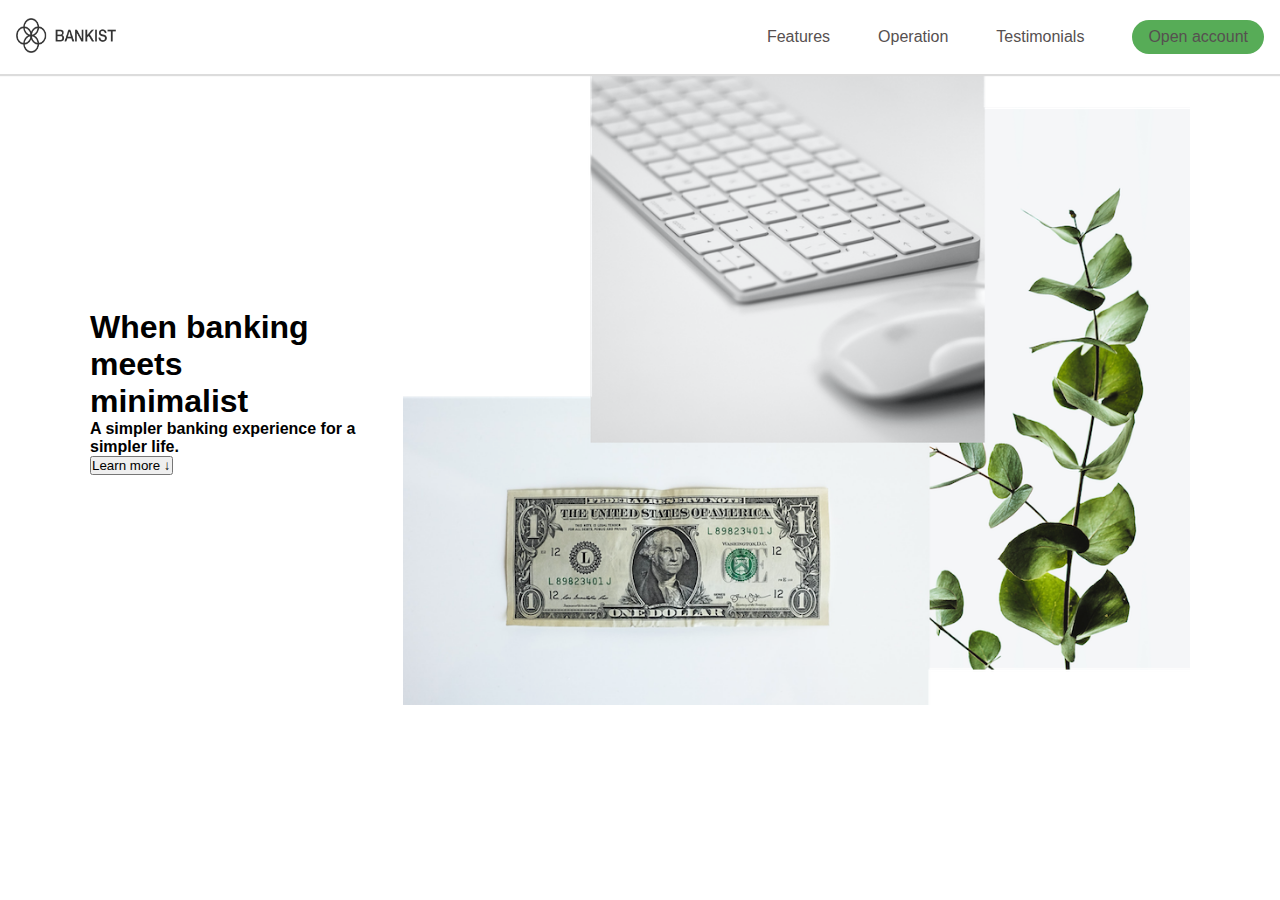
==== BankistApp/index.html @ 07e06df9 "bankist" ====
<!DOCTYPE html>
<html lang="en">
<head>
    <meta charset="UTF-8">
    <meta name="viewport" content="width=device-width, initial-scale=1.0">
    <meta name="description" content="This is Bankist app " >
    <meta name="keyword" content="Bank,loan,secure-banking " >
    <link rel="icon" href="./image/icon.png" type="image/x-icon">
    <link rel="stylesheet" href="style.css">
    <title>Bankist</title>
</head>
<body>
    <header>
        <div class="header__container container">
            <div class="header__image">
                <img src="./image/logo.png" alt="Bankist-logo">
            </div>
            <div class="header__menu">
                <ul class="header__menu-list">
                    <li class="header__menu-list-item">
                        <a href="#">Features</a>
                    </li>
                    <li class="header__menu-list-item">
                        <a href="#">Operation</a>
                    </li>
                    <li class="header__menu-list-item">
                        <a href="#">Testimonials</a>
                    </li>
                    <li class="header__menu-list-item">
                        <a href="#">Open account</a>
                    </li>
                </ul>
            </div>
        </div>
    </header>
    <div class="hero">
        <div class="hero__container">
            <div class="hero__content">
                <h1>
                    When
                    <!-- Green highlight effect -->
                    <span class="highlight">banking</span>
                    meets<br>
                    <span class="highlight">minimalist</span>
                </h1>
                  <h4>A simpler banking experience for a simpler life.</h4>
                  <button class="btn--text btn--scroll-to">Learn more ↓</button>
            </div>
            <div class="hero__image">
                <img src="./image/hero.png" class="header__img" alt="Minimalist bank items">
            </div>
        </div>
    </div>
    
</body>
</html>
---- BankistApp/style.css ----
*,
*:before,
*:after{
  margin: 0;
  padding: 0;
  box-sizing: border-box;
}

html,
body{
  font-family: 'sans-serif',Arial, Helvetica, sans-serif;
 
  
}

img{
  max-width: 100%;
}

a{
  text-decoration: none;
  color:rgb(86, 80, 80);
}

ul{
  list-style-type: none;
  
}

header{
  box-shadow: 0px 1px 1px 1px gainsboro;
  margin-block-start: 0px;
  padding: .1rem 1rem;
  position: sticky;
  top: 0;
}

.container{
  max-width: 1400px;
}

.header__container{
  display: flex;
  justify-content: space-between;
  align-items: center;
  margin:1rem auto;
}

.header__image{
  /* width: 100px;
  height: 80px; */
  
}

.header__image img{
  width: 100px;
  height: 35px;

}

.header__menu{
  display: flex;
  justify-content: center;
  justify-items: center;
  align-items: center;
}

.header__menu-list{
  display: flex;
  align-items: center;
  gap: 3rem;
}

.header__menu-list-item a:hover{
  color: rgb(54, 50, 50);
}

.header__menu-list-item:last-child{
  background-color: rgb(87, 172, 87);
  padding: .5rem 1rem;
  border-radius: 2rem;
}

.hero__container{
  display: flex;
  justify-content: space-between;
  align-items: center;
  max-width: 1100px;
  margin: 0 auto;
}

.hero__image
.hero__container h1{
  font-size: 4rem;
}
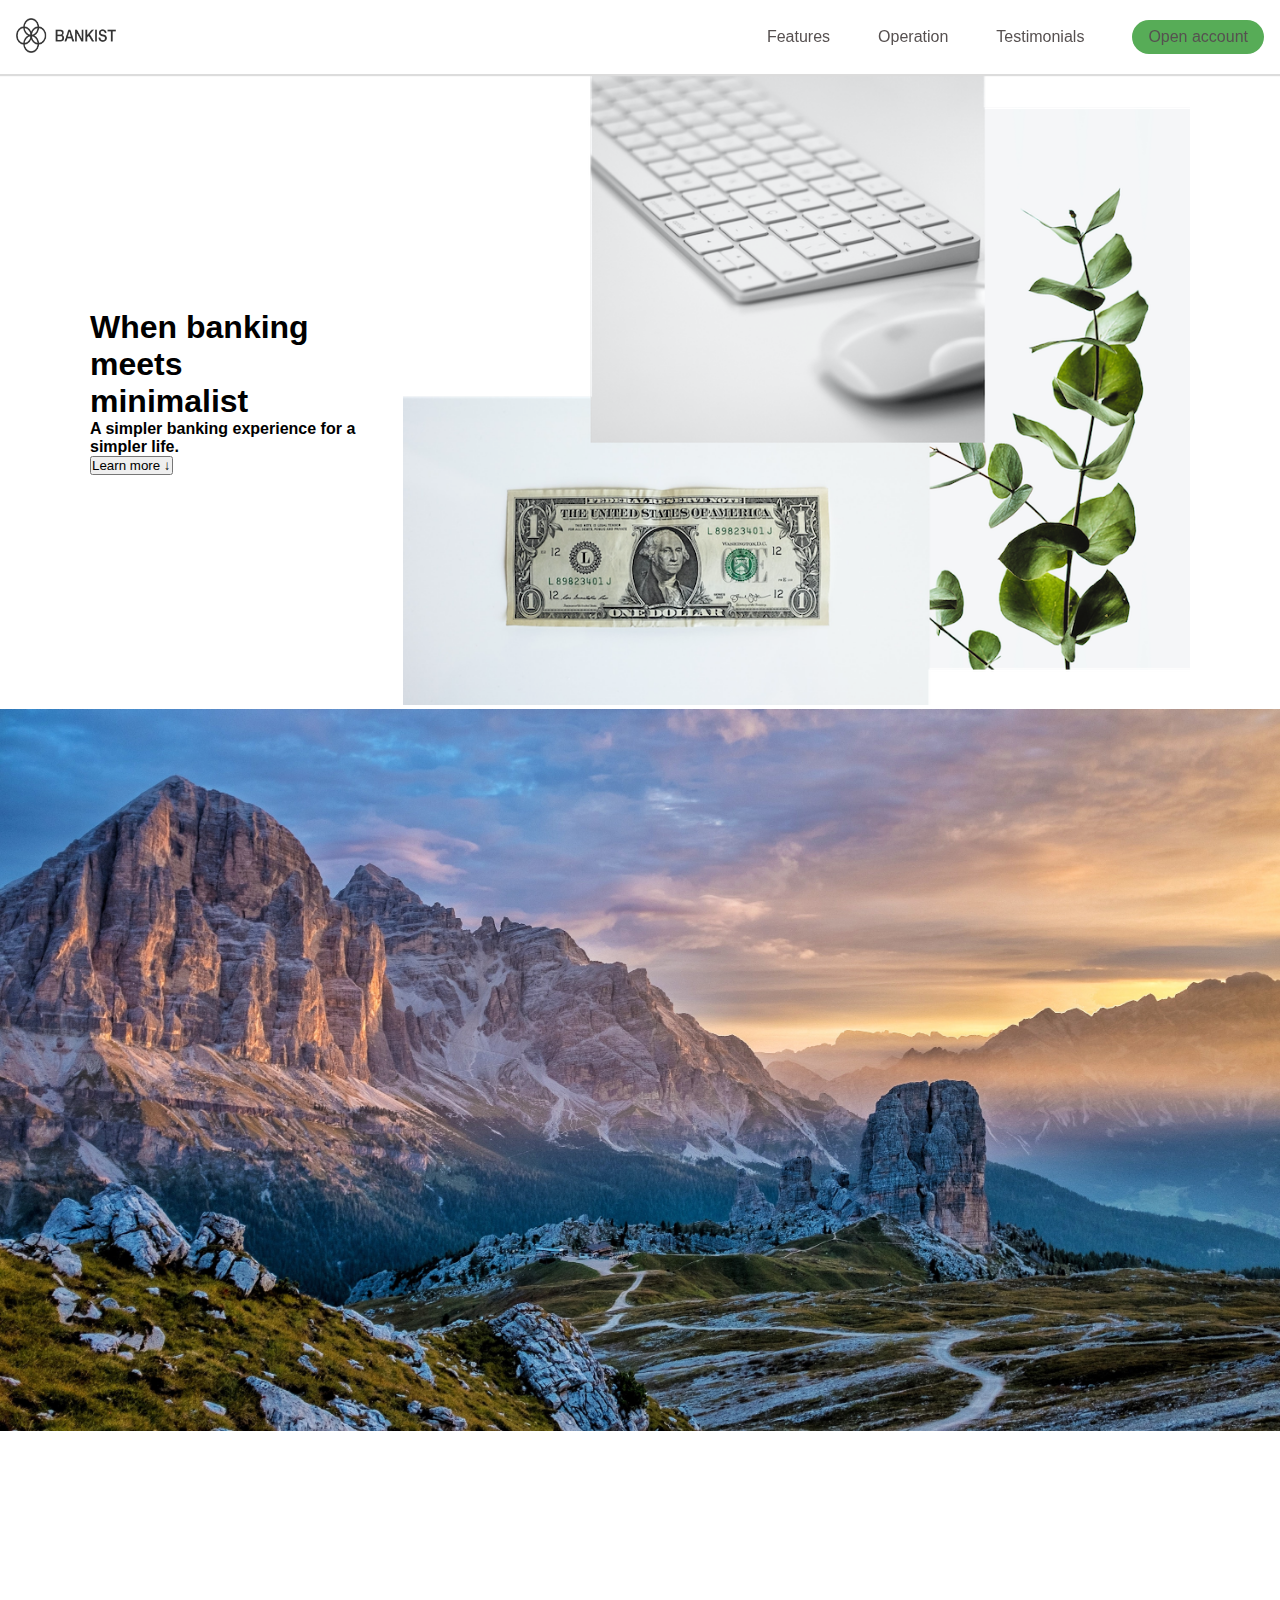
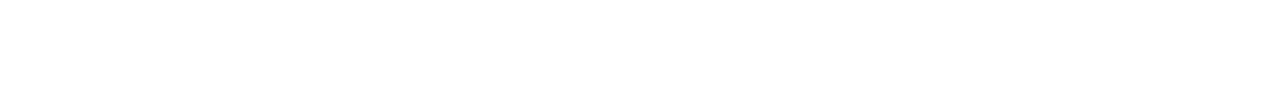
==== commit a7cfd31e: "js" ====
--- a/BankistApp/index.html
+++ b/BankistApp/index.html
@@ -8,6 +8,7 @@
     <link rel="icon" href="./image/icon.png" type="image/x-icon">
     <link rel="stylesheet" href="style.css">
     <title>Bankist</title>
+    <!-- <script src="script.js"></script>  -->
 </head>
 <body>
     <header>
@@ -51,6 +52,14 @@
             </div>
         </div>
     </div>
-    
+    <section class="slider">
+        <div class="wrapper">
+        <div class="slide slide-1"><img src="./image/img-1.jpg" alt=""></div>
+        <div class="slide slide-2"><img src="./image/img-2.jpg" alt=""></div>
+        <div class="slide slide-3"><img src="./image/img-3.jpg" alt=""></div>
+        <div class="slide slide-4"><img src="./image/img-4.jpg" alt=""></div>
+    </div>
+    </section>
+   <script src="script.js"></script> 
 </body>
 </html>--- a/BankistApp/style.css
+++ b/BankistApp/style.css
@@ -33,6 +33,7 @@
   padding: .1rem 1rem;
   position: sticky;
   top: 0;
+ 
 }
 
 .container{
@@ -94,5 +95,30 @@
   font-size: 4rem;
 }
 
+.wrapper{
+  
+  width: 100%;
+  height: 1000px;
+ 
+}
+.slide{
+  position: absolute;
+ 
+  
+}
+.slide-1{
+  transform: translateX(0%);
+}
+.slide-2{
+  transform: translateX(100%);
+}
+.slide-3{
+  transform: translateX(200%);
+}
+.slide-4{
+  transform: translateX(300%);
+}
 
 
+
+
